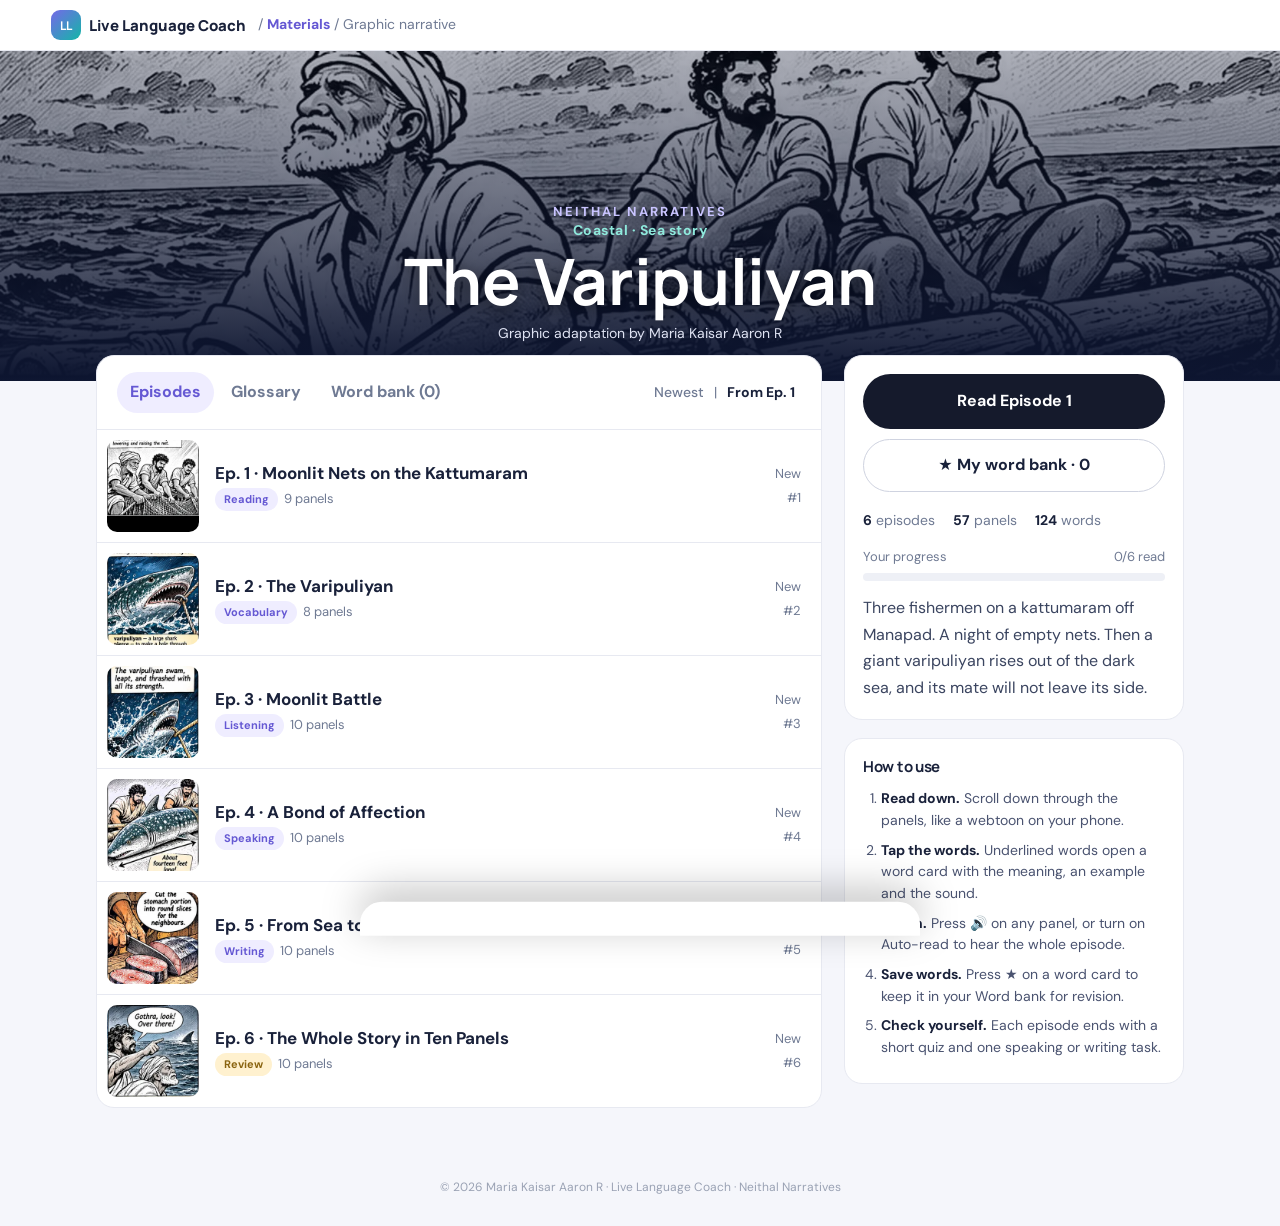
==== materials/graphic-narrative/index.html @ f51c5e7b "Add interactive graphic narrative (The Varipuliyan) to Materials Webtoon-style reader at /materials/" ====
<!doctype html>
<html lang="en">
<head>
<meta charset="utf-8">
<meta name="viewport" content="width=device-width,initial-scale=1,viewport-fit=cover">
<title>The Varipuliyan · Graphic narrative · Live Language Coach</title>
<meta name="description" content="An interactive coastal graphic narrative for English learners: read, listen, tap words and check yourself.">
<meta name="theme-color" content="#0d1530">
<link rel="preconnect" href="https://fonts.googleapis.com"><link rel="preconnect" href="https://fonts.gstatic.com" crossorigin>
<link rel="stylesheet" href="https://fonts.googleapis.com/css2?family=DM+Sans:wght@400;500;700&family=Manrope:wght@700;800&display=swap">
<style>
:root{--ink:#19213a;--muted:#6f7a93;--bg:#f5f6fb;--purple:#6558d3;--lav:#efedff;--teal:#13a99b;--line:#e7e9f1;--sea:#0d1530;--sea2:#16224a;--sand:#fff7e6;--gold:#f2b632}
*{box-sizing:border-box}html{scroll-behavior:smooth}
body{margin:0;background:var(--bg);color:var(--ink);font:16px/1.55 'DM Sans',system-ui,sans-serif;-webkit-tap-highlight-color:transparent}
button{font:inherit;cursor:pointer;border:0;border-radius:999px;padding:10px 16px;font-weight:700}
a{color:inherit}
.hidden{display:none!important}
h1,h2,h3{font-family:Manrope,sans-serif;letter-spacing:-.3px}
/* ---------- top bar (series) ---------- */
.topbar{position:sticky;top:0;z-index:20;background:#fff;border-bottom:1px solid var(--line);display:flex;align-items:center;gap:12px;padding:10px 4vw;font-size:14px}
.brand{display:flex;align-items:center;gap:8px;text-decoration:none;font:800 15px Manrope;white-space:nowrap}
.brand b{display:grid;place-items:center;width:30px;height:30px;border-radius:9px;background:linear-gradient(135deg,#7569e8,#13b6a7);color:#fff;font-size:12px}
.crumb{color:var(--muted);overflow:hidden;text-overflow:ellipsis;white-space:nowrap}.crumb a{color:var(--purple);text-decoration:none;font-weight:700}
.spacer{flex:1}
/* ---------- hero ---------- */
.hero{position:relative;min-height:330px;color:#fff;display:flex;align-items:flex-end;justify-content:center;text-align:center;overflow:hidden;background:#0d1530}
.hero::before{content:"";position:absolute;inset:0;background:url(hero.webp) center/cover;filter:saturate(.85)}
.hero::after{content:"";position:absolute;inset:0;background:linear-gradient(180deg,#0d153055 0%,#0d1530aa 55%,#0d1530 100%)}
.hero .in{position:relative;z-index:1;padding:60px 20px 36px;max-width:760px}
.genre{color:#8fe9dc;font-weight:700;font-size:14px;letter-spacing:.5px}
.hero h1{font-size:clamp(38px,7vw,64px);line-height:1.02;margin:6px 0 10px;text-shadow:0 3px 18px #0008}
.hero .kick{font:700 13px 'DM Sans';letter-spacing:2px;text-transform:uppercase;color:#c9c4ff}
.credit{font-size:14px;color:#dfe3f3}
/* ---------- series layout ---------- */
.wrap{max-width:1120px;margin:-26px auto 60px;position:relative;z-index:2;display:grid;grid-template-columns:1fr 340px;grid-template-areas:"list a" "list b" "list ." ;grid-template-rows:auto auto 1fr;gap:18px 22px;padding:0 16px}
.wrap>.list{grid-area:list;align-self:start}.wrap>.sideA{grid-area:a}.wrap>.sideB{grid-area:b}
.box{background:#fff;border:1px solid var(--line);border-radius:18px}
.listhead{display:flex;align-items:center;gap:14px;padding:16px 20px;border-bottom:1px solid var(--line);flex-wrap:wrap}
.tabs{display:flex;gap:4px}.tabs button{white-space:nowrap;background:transparent;color:var(--muted);padding:8px 13px}.tabs button.on{background:var(--lav);color:var(--purple)}
.sort{font-size:14px;color:var(--muted)}.sort button{background:none;padding:4px 6px;color:var(--muted);font-weight:500}.sort button.on{color:var(--ink);font-weight:700}
.ep{display:flex;align-items:center;gap:16px;padding:10px 20px 10px 10px;border-bottom:1px solid var(--line);text-decoration:none;transition:background .15s}
.ep:hover{background:#fafbff}.ep:last-child{border-bottom:0}
.ep img{width:92px;height:92px;border-radius:10px;object-fit:cover;flex:none;background:#dde}
.ep .t{flex:1;min-width:0}.ep .t b{display:block;font-size:17px}.ep .t small{color:var(--muted);font-size:13px}
.ep .meta{display:flex;flex-direction:column;align-items:flex-end;gap:4px;font-size:13px;color:var(--muted);text-align:right}
.tag{display:inline-block;font-size:11px;font-weight:700;padding:3px 9px;border-radius:20px;background:#e7f8f2;color:#16816e;margin-right:6px}
.tag.p{background:var(--lav);color:var(--purple)}.tag.g{background:#fff1cf;color:#8a6410}
.done{color:#16816e;font-weight:700}
.side .cta{display:grid;gap:10px;padding:18px}
.btn-dark{background:#151a2c;color:#fff;padding:15px;font-size:16px}.btn-dark:hover{background:#000}
.btn-line{background:#fff;border:1px solid #cfd3e0;color:var(--ink);padding:13px}
.btn-p{background:var(--purple);color:#fff}.btn-soft{background:var(--lav);color:var(--purple)}.btn-teal{background:var(--teal);color:#fff}
.stats{display:flex;gap:18px;padding:0 18px 4px;color:var(--muted);font-size:14px;flex-wrap:wrap}.stats b{color:var(--ink)}
.about{padding:14px 18px 18px;color:#3b4560;line-height:1.65}
.how{padding:16px 18px;border-top:1px solid var(--line)}.how h3{margin:0 0 10px;font-size:15px}
.how li{margin:0 0 8px;font-size:14px;color:#4a5370}.how li b{color:var(--ink)}
.bar{height:8px;background:#eef0f6;border-radius:20px;overflow:hidden}.bar i{display:block;height:100%;background:linear-gradient(90deg,#7568e8,#17b2a4)}
/* glossary & bank */
.gtools{display:flex;gap:8px;padding:14px 20px;flex-wrap:wrap;border-bottom:1px solid var(--line)}
.gtools input{flex:1;min-width:180px;padding:11px 14px;border:1px solid var(--line);border-radius:12px;font:inherit}
.chipbtn{background:#f1f2f7;color:#4a5370;padding:8px 13px;font-size:13px}.chipbtn.on{background:var(--ink);color:#fff}
.wrow{display:flex;gap:12px;align-items:flex-start;padding:13px 20px;border-bottom:1px solid var(--line)}
.wrow .t{flex:1}.wrow b{font-size:16px}.wrow i{color:var(--muted);font-size:13px;margin-left:6px}.wrow p{margin:3px 0 0;color:#4a5370;font-size:14px}
.ta{font-size:13px;color:#16816e;margin-left:6px}
.ico{background:#f1f2f7;color:var(--ink);width:38px;height:38px;padding:0;display:grid;place-items:center;font-size:16px;flex:none}
.ico.on{background:#fff1cf;color:#b07d00}
.empty{padding:34px 20px;text-align:center;color:var(--muted)}
/* flashcards */
.flash{padding:20px;display:grid;gap:14px;justify-items:center}
.card3d{width:min(420px,100%);height:230px;perspective:900px;cursor:pointer}
.card3d .in{position:relative;width:100%;height:100%;transition:transform .5s;transform-style:preserve-3d}
.card3d.flip .in{transform:rotateY(180deg)}
.face{position:absolute;inset:0;border-radius:18px;display:grid;place-items:center;text-align:center;padding:22px;backface-visibility:hidden;-webkit-backface-visibility:hidden}
.face.f{background:linear-gradient(135deg,#211c58,#5146ad 65%,#138c8b);color:#fff;font:800 30px Manrope}
.face.f small{display:block;font:500 13px 'DM Sans';opacity:.8;margin-top:6px}
.face.b{background:var(--sand);transform:rotateY(180deg);font-size:17px;color:#4a3a10}
/* ---------- reader ---------- */
body.reading{background:var(--sea)}
.rbar{position:fixed;top:0;left:0;right:0;z-index:30;background:#0b1229f0;backdrop-filter:blur(10px);-webkit-backdrop-filter:blur(10px);color:#fff;transition:transform .25s}
.rbar.hide{transform:translateY(-100%)}
.rbar .row{display:flex;align-items:center;gap:8px;padding:9px 12px;max-width:900px;margin:auto}
.rbar .ttl{flex:1;min-width:0;font-size:14px;line-height:1.25}.rbar .ttl b{display:block;white-space:nowrap;overflow:hidden;text-overflow:ellipsis}.rbar .ttl small{color:#9aa6c8}
.rb{background:#ffffff14;color:#fff;padding:8px 12px;font-size:13px;white-space:nowrap}.rb.on{background:var(--teal)}
.rb.back{font-size:20px;padding:4px 12px}
.prog{height:3px;background:#ffffff1a}.prog i{display:block;height:100%;width:0;background:linear-gradient(90deg,#8f84ff,#2fd3c3);transition:width .2s}
.strip{max-width:690px;margin:0 auto;padding:64px 0 120px}
.epintro{color:#dfe5ff;text-align:center;padding:34px 20px 26px}
.epintro .n{font:700 13px 'DM Sans';letter-spacing:2px;color:#8fe9dc;text-transform:uppercase}
.epintro h2{font-size:clamp(28px,5vw,40px);margin:6px 0;color:#fff}
.epintro p{margin:6px auto 0;max-width:520px;color:#aeb8d8;font-size:15px}
.tipbox{margin:16px auto 0;max-width:520px;background:#ffffff10;border:1px solid #ffffff1f;border-radius:14px;padding:12px 14px;font-size:14px;color:#c9d2f0;text-align:left}
.panel{margin:0 0 14px;scroll-margin-top:60px}
.panel .art{background:#000;display:flex;justify-content:center}
.panel img{display:block;max-width:100%;width:auto;height:auto;max-height:90vh;cursor:zoom-in}
.cap{background:#fff;margin:0 10px;border-radius:0 0 16px 16px;padding:12px 14px 13px;display:flex;gap:12px;align-items:flex-start;position:relative;top:-1px}
.cap.speaking{box-shadow:0 0 0 3px var(--teal) inset}
.cap .say{flex:none;width:38px;height:38px;padding:0;display:grid;place-items:center;background:var(--lav);color:var(--purple);font-size:16px}
.cap .say.on{background:var(--teal);color:#fff}
.cap .txt{flex:1;font-size:16px;line-height:1.65;color:#222a44}
.cap .who{font-weight:700;color:var(--purple);font-size:13px;display:block;margin-bottom:1px}
.cap .scene{font-style:italic;color:#59627d}
.cap .scene::before{content:"Scene · ";font-style:normal;font-weight:700;color:var(--muted);font-size:12px;letter-spacing:.5px;text-transform:uppercase}
.cap .reply{display:block;margin-top:5px;padding-left:10px;border-left:3px solid #d9dcf0}
.w{background:none;border:0;padding:0 1px;border-radius:4px;font:inherit;color:#0b7c71;font-weight:700;border-bottom:2px dotted #13a99b;cursor:pointer;line-height:inherit}
.w:hover,.w:focus{background:#e2f7f3;outline:none}.w.saved{color:#9a6b00;border-bottom-color:var(--gold)}
.pics{margin-top:7px;font-size:13px;color:var(--muted)}.pics .w{font-size:14px;margin:0 4px}
.wordsoff .cap{display:none}
.wordsoff .panel{margin-bottom:0}
/* end of episode */
.end{margin:26px 10px 0;display:grid;gap:16px}
.endhead{text-align:center;color:#fff;padding:10px 0}
.endhead h3{margin:4px 0;font-size:26px}.endhead p{color:#aeb8d8;margin:0}
.like{background:#ffffff14;color:#fff;margin-top:12px;padding:10px 18px}.like.on{background:#ff4d6d}
.act{background:#fff;border-radius:18px;padding:20px}
.act h3{margin:0 0 4px;font-size:20px}.act .sub{color:var(--muted);font-size:14px;margin:0 0 14px}
.q{border-top:1px solid var(--line);padding:14px 0}.q:first-of-type{border-top:0}
.q p{margin:0 0 9px;font-weight:700}
.opt{display:block;width:100%;text-align:left;background:#f6f7fb;border:1px solid var(--line);border-radius:12px;margin:7px 0;padding:11px 14px;font-weight:500;color:var(--ink)}
.opt:hover:not([disabled]){border-color:var(--purple)}
.opt.right{background:#e7f8f2;border-color:#16a085;color:#0d6b5a;font-weight:700}
.opt.wrong{background:#ffe9e4;border-color:#e07a62;color:#a33a24}
.opt[disabled]{cursor:default}
.ex{font-size:14px;background:var(--sand);color:#6b5414;border-radius:10px;padding:9px 12px;margin-top:6px}
.score{display:flex;align-items:center;gap:12px;background:var(--lav);border-radius:14px;padding:14px;margin-top:8px;flex-wrap:wrap}
.score b{font:800 26px Manrope;color:var(--purple)}
textarea{width:100%;min-height:150px;border:1px solid var(--line);border-radius:12px;padding:12px;font:inherit;line-height:1.6;resize:vertical}
.wc{display:flex;justify-content:space-between;gap:10px;font-size:13px;color:var(--muted);margin:8px 0;flex-wrap:wrap}
.used{display:flex;flex-wrap:wrap;gap:6px;margin-top:6px}.used span{font-size:12px;padding:3px 9px;border-radius:20px;background:#eef0f6;color:#6f7a93}.used span.y{background:#e7f8f2;color:#16816e;font-weight:700}
.rowbtns{display:flex;gap:8px;flex-wrap:wrap;align-items:center}
.line{background:var(--sand);border-radius:12px;padding:12px 14px;font-weight:700;margin-bottom:12px;color:#4a3a10}
audio{width:100%;margin-top:10px}
.ord{display:grid;gap:8px}.ord button{text-align:left;border-radius:12px;background:#f6f7fb;border:1px solid var(--line);font-weight:500;color:var(--ink);padding:11px 14px}
.ord button.picked{background:var(--lav);border-color:var(--purple);color:var(--purple)}
.ord button .n{display:inline-grid;place-items:center;width:24px;height:24px;border-radius:50%;background:var(--purple);color:#fff;font-size:12px;margin-right:8px}
.nextcard{display:flex;gap:14px;align-items:center;background:linear-gradient(115deg,#211c58,#5146ad 65%,#138c8b);color:#fff;border-radius:18px;padding:14px;text-decoration:none}
.nextcard img{width:76px;height:76px;border-radius:12px;object-fit:cover}.nextcard small{color:#c9c4ff}.nextcard b{display:block;font-size:18px}
.botnav{position:fixed;bottom:0;left:0;right:0;z-index:30;background:#0b1229f0;backdrop-filter:blur(10px);-webkit-backdrop-filter:blur(10px);transition:transform .25s;padding-bottom:env(safe-area-inset-bottom)}
.botnav.hide{transform:translateY(100%)}
.botnav .row{display:flex;justify-content:space-between;align-items:center;max-width:690px;margin:auto;padding:8px 10px;color:#fff;gap:8px}
.botnav .rb{min-width:44px}
/* word sheet */
.scrim{position:fixed;inset:0;background:#0b1229a0;z-index:50;opacity:0;pointer-events:none;transition:opacity .2s}
.scrim.on{opacity:1;pointer-events:auto}
.sheet{position:fixed;left:0;right:0;bottom:0;z-index:51;background:#fff;border-radius:22px 22px 0 0;max-width:560px;margin:auto;padding:12px 22px calc(22px + env(safe-area-inset-bottom));transform:translateY(105%);transition:transform .28s cubic-bezier(.2,.9,.3,1);box-shadow:0 -10px 40px #0004}
.sheet.on{transform:none}
.grab{width:42px;height:5px;border-radius:5px;background:#d9dce6;margin:0 auto 12px}
.sheet h3{font-size:30px;margin:0;display:flex;align-items:center;gap:10px;flex-wrap:wrap}
.pos{font:500 14px 'DM Sans';color:var(--muted);font-style:italic}
.sheet .tamil{color:#16816e;font-weight:700;margin-top:2px}
.sheet .mean{font-size:18px;margin:12px 0 8px;line-height:1.5}
.sheet .exs{background:var(--sand);border-radius:12px;padding:11px 14px;color:#5a4712;font-size:15px}
.sheet .exs b{color:#3d2f05}
.sheet .seen{font-size:13px;color:var(--muted);margin:10px 0 14px}
.badge-c{font:700 11px 'DM Sans';padding:3px 9px;border-radius:20px;background:#e2f7f3;color:#0b7c71;letter-spacing:.3px}
/* zoom */
.zoom{position:fixed;inset:0;z-index:60;background:#000e;display:none;overflow:auto;cursor:zoom-out}
.zoom.on{display:block}.zoom img{display:block;width:min(1400px,180vw);max-width:none;margin:auto}
.toast{position:fixed;left:50%;bottom:84px;transform:translateX(-50%);background:#202743;color:#fff;padding:10px 16px;border-radius:12px;font-size:14px;z-index:70;opacity:0;transition:opacity .2s;pointer-events:none}
.toast.on{opacity:1}
footer{text-align:center;color:#9aa2b4;font-size:12px;padding:10px 16px 30px}
body.reading footer{display:none}
@media(max-width:900px){.wrap{grid-template-columns:1fr;grid-template-areas:"a" "list" "b";grid-template-rows:auto}}
@media(max-width:560px){
 .hero{min-height:280px}.ep{gap:12px;padding-right:12px}.ep img{width:72px;height:72px}.ep .t b{font-size:15px}
 .ep .meta .num{display:none}.listhead{padding:12px 14px}.wrow,.gtools{padding-left:14px;padding-right:14px}
 .rbar .lbl{display:none}.tabs button{padding:8px 10px;font-size:14px}.cap{margin:0 6px}.end{margin:22px 6px 0}.act{padding:16px}
}
@media (prefers-reduced-motion:reduce){*{transition:none!important;scroll-behavior:auto!important}}
</style>
</head>
<body>
<div id="app"></div>
<div class="scrim" id="scrim"></div>
<div class="sheet" id="sheet" role="dialog" aria-modal="true" aria-labelledby="sw"></div>
<div class="zoom" id="zoom"><img alt=""></div>
<div class="toast" id="toast"></div>
<footer>© 2026 Maria Kaisar Aaron R · Live Language Coach · Neithal Narratives</footer>
<script src="data.js"></script>
<script>
(()=>{
"use strict";
const S=window.SERIES,W=window.WORDS,EPS=window.EPISODES,DIM=window.PANEL_DIMS||{};
const $=(s,r=document)=>r.querySelector(s),$$=(s,r=document)=>[...r.querySelectorAll(s)];
const esc=s=>String(s).replace(/[&<>"']/g,c=>({"&":"&amp;","<":"&lt;",">":"&gt;",'"':"&quot;","'":"&#39;"}[c]));
const app=$("#app");
/* ---------- storage (per browser) ---------- */
const KEY="gn_varipuliyan_v1";
const st=(()=>{let d={};try{d=JSON.parse(localStorage.getItem(KEY))||{}}catch(e){}return Object.assign({read:{},score:{},bank:[],likes:{},last:null,writing:{},prefs:{words:true,rate:.9}},d)})();
const save=()=>{try{localStorage.setItem(KEY,JSON.stringify(st))}catch(e){}};
const toast=m=>{const t=$("#toast");t.textContent=m;t.classList.add("on");clearTimeout(t._h);t._h=setTimeout(()=>t.classList.remove("on"),1800)};
/* ---------- where each word appears ---------- */
const SEEN={};EPS.forEach(e=>e.panels.forEach(p=>p.k.forEach(k=>{(SEEN[k]=SEEN[k]||new Set).add(e.id)})));
const totalPanels=EPS.reduce((n,e)=>n+e.panels.length,0);
const img=(e,i)=>`panels/ep${e}-${String(i+1).padStart(2,"0")}.webp`;
/* ---------- speech ---------- */
const synth=window.speechSynthesis;let voice=null;
function pickVoice(){if(!synth)return;const v=synth.getVoices();voice=v.find(x=>/en[-_]IN/i.test(x.lang))||v.find(x=>/en[-_]GB/i.test(x.lang))||v.find(x=>/^en/i.test(x.lang))||null}
if(synth){pickVoice();synth.onvoiceschanged=pickVoice}
function speak(text,onend){if(!synth){toast("Read-aloud is not supported in this browser.");onend&&onend(false);return}
 synth.cancel();const u=new SpeechSynthesisUtterance(text.replace(/[“”"]/g,""));if(voice){u.voice=voice;u.lang=voice.lang}else u.lang="en-IN";
 u.rate=st.prefs.rate||.9;u.onend=()=>onend&&onend(true);u.onerror=()=>onend&&onend(false);synth.speak(u)}
function stopSpeak(){if(synth)synth.cancel();auto=false;$$(".say.on,.cap.speaking").forEach(x=>x.classList.remove("on","speaking"));const b=$("#autoBtn");if(b){b.classList.remove("on");b.innerHTML='▶ <span class="lbl">Auto-read</span>'}}
/* ---------- word highlighting ---------- */
function markup(text,keys){
 const hits=[];
 keys.forEach(k=>{const d=W[k];if(!d)return;const forms=[d.w,...(d.f||[])].sort((a,b)=>b.length-a.length);
  for(const f of forms){const re=new RegExp("(^|[^A-Za-z])("+f.replace(/[.*+?^${}()|[\]\\]/g,"\\$&").replace(/ /g,"\\s+")+")(?![A-Za-z])","i");const m=re.exec(text);
   if(m){const s=m.index+m[1].length,e=s+m[2].length;if(!hits.some(h=>s<h.e&&e>h.s)){hits.push({s,e,k});return}}}
  hits.push({k,miss:true})});
 const inText=hits.filter(h=>!h.miss).sort((a,b)=>a.s-b.s);let out="",i=0;
 inText.forEach(h=>{out+=esc(text.slice(i,h.s))+wbtn(h.k,text.slice(h.s,h.e));i=h.e});out+=esc(text.slice(i));
 return {html:out,pics:hits.filter(h=>h.miss).map(h=>h.k)}}
const wbtn=(k,label)=>`<button class="w${st.bank.includes(k)?" saved":""}" data-w="${k}">${esc(label)}</button>`;
/* ---------- word sheet ---------- */
let sheetKey=null;
function openWord(k){const d=W[k];if(!d)return;sheetKey=k;const saved=st.bank.includes(k);
 const seen=[...(SEEN[k]||[])].map(n=>"Ep. "+n).join(", ");
 const ex=esc(d.ex).replace(new RegExp("("+[d.w,...(d.f||[])].map(x=>x.replace(/[.*+?^${}()|[\]\\]/g,"\\$&")).join("|")+")","i"),"<b>$1</b>");
 $("#sheet").innerHTML=`<div class="grab"></div>
 <h3 id="sw">${esc(d.w)} <span class="pos">${esc(d.pos)}</span>${d.coastal?'<span class="badge-c">COASTAL WORD</span>':""}</h3>
 ${d.ta?`<div class="tamil">${esc(d.ta)}</div>`:""}
 <div class="mean">${esc(d.m)}</div>
 <div class="exs">“${ex}”</div>
 <div class="seen">${seen?`Appears in ${seen}`:""}</div>
 <div class="rowbtns"><button class="btn-p" data-act="sayword">🔊 Listen</button><button class="btn-soft" data-act="sayex">🔊 Example</button><button class="${saved?"btn-line":"btn-teal"}" data-act="bank">${saved?"★ Saved":"☆ Save word"}</button><span class="spacer"></span><button class="btn-line" data-act="closesheet">Close</button></div>`;
 $("#scrim").classList.add("on");$("#sheet").classList.add("on");speak(d.w)}
function closeSheet(){$("#scrim").classList.remove("on");$("#sheet").classList.remove("on");sheetKey=null}
function toggleBank(k){const i=st.bank.indexOf(k);if(i>=0)st.bank.splice(i,1);else st.bank.push(k);save();
 const on=st.bank.includes(k);$$(`.w[data-w="${k}"]`).forEach(b=>b.classList.toggle("saved",on));toast(on?"Saved to your Word bank":"Removed from Word bank");return on}
/* ---------- router ---------- */
let route={},auto=false,io=null,lastY=0;
function go(h){location.hash=h}
window.addEventListener("hashchange",render);
function render(){stopSpeak();closeSheet();if(io){io.disconnect();io=null}
 const h=location.hash.replace(/^#\/?/,"").split("/");
 if(h[0]==="ep"&&EPS.find(e=>e.id==h[1])){route={v:"ep",id:+h[1],p:h[2]};reader()}
 else{route={v:"home",tab:["glossary","bank"].includes(h[0])?h[0]:"episodes"};home()}}
/* ---------- HOME (series page) ---------- */
let sortNew=false,gq="",gf="all",flash=null;
function epRow(e){const r=st.read[e.id],sc=st.score[e.id];
 return `<a class="ep" href="#/ep/${e.id}"><img src="thumbs/ep${e.id}.webp" alt="" loading="lazy" width="92" height="92">
 <div class="t"><b>Ep. ${e.id} · ${esc(e.title)}</b><small><span class="tag ${e.skill==="Review"?"g":"p"}">${esc(e.skill)}</span>${e.panels.length} panels</small></div>
 <div class="meta">${r?'<span class="done">✓ Read</span>':'<span>New</span>'}${sc!=null?`<span>Quiz ${sc}/${e.quiz.length}</span>`:""}<span class="num">#${e.id}</span></div></a>`}
function home(){document.body.classList.remove("reading");
 const readN=Object.keys(st.read).length,pct=Math.round(readN/EPS.length*100);
 const cont=st.last&&EPS.find(e=>e.id===st.last.ep);
 const list=sortNew?[...EPS].reverse():EPS;
 let body="";
 if(route.tab==="episodes")body=`${list.map(epRow).join("")}`;
 if(route.tab==="glossary")body=glossary();
 if(route.tab==="bank")body=bank();
 app.innerHTML=`<div class="topbar"><a class="brand" href="/"><b>LL</b><span>Live Language Coach</span></a><span class="crumb">/ <a href="/">Materials</a> / Graphic narrative</span></div>
 <header class="hero"><div class="in"><div class="kick">${esc(S.kicker)}</div><div class="genre">${esc(S.genre)}</div><h1>${esc(S.title)}</h1><div class="credit">${esc(S.credit)}${S.sourceCredit?" · "+esc(S.sourceCredit):""}</div></div></header>
 <div class="wrap">
  <section class="box list">
   <div class="listhead"><div class="tabs" role="tablist">
    <button class="${route.tab==="episodes"?"on":""}" data-go="#/">Episodes</button>
    <button class="${route.tab==="glossary"?"on":""}" data-go="#/glossary">Glossary</button>
    <button class="${route.tab==="bank"?"on":""}" data-go="#/bank">Word bank (${st.bank.length})</button></div>
    <span class="spacer"></span>
    ${route.tab==="episodes"?`<span class="sort"><button class="${sortNew?"on":""}" data-act="sortnew">Newest</button> | <button class="${!sortNew?"on":""}" data-act="sortold">From Ep. 1</button></span>`:""}
   </div>${body}
  </section>
  <aside class="box side sideA">
   <div class="cta">
    ${cont?`<button class="btn-dark" data-go="#/ep/${cont.id}/${st.last.p||0}">Continue Ep. ${cont.id}</button><button class="btn-line" data-go="#/ep/1">Read Episode 1</button>`:`<button class="btn-dark" data-go="#/ep/1">Read Episode 1</button>`}
    <button class="btn-line" data-go="#/bank">★ My word bank · ${st.bank.length}</button>
   </div>
   <div class="stats"><span><b>${EPS.length}</b> episodes</span><span><b>${totalPanels}</b> panels</span><span><b>${Object.keys(W).length}</b> words</span></div>
   <div style="padding:12px 18px 0"><div class="wc" style="margin:0 0 6px"><span>Your progress</span><span>${readN}/${EPS.length} read</span></div><div class="bar"><i style="width:${pct}%"></i></div></div>
   <div class="about">${esc(S.blurb)}</div></aside>
  <aside class="box sideB"><div class="how" style="border:0"><h3>How to use</h3><ol style="padding-left:18px;margin:0">${S.howTo.map(([a,b])=>`<li><b>${esc(a)}.</b> ${esc(b)}</li>`).join("")}</ol></div></aside>
 </div>`;
 window.scrollTo(0,0)}
function glossary(){const q=gq.trim().toLowerCase();
 const keys=Object.keys(W).filter(k=>{const d=W[k];if(gf==="coastal"&&!d.coastal)return false;if(gf==="saved"&&!st.bank.includes(k))return false;
  return !q||d.w.toLowerCase().includes(q)||d.m.toLowerCase().includes(q)}).sort((a,b)=>W[a].w.localeCompare(W[b].w));
 return `<div class="gtools"><input id="gq" type="search" placeholder="Search a word or meaning…" value="${esc(gq)}" aria-label="Search glossary">
  <button class="chipbtn ${gf==="all"?"on":""}" data-gf="all">All</button><button class="chipbtn ${gf==="coastal"?"on":""}" data-gf="coastal">Coastal words</button><button class="chipbtn ${gf==="saved"?"on":""}" data-gf="saved">Saved</button></div>
  <div id="glist">${keys.map(wrow).join("")||'<div class="empty">No words found.</div>'}</div>`}
const wrow=k=>{const d=W[k];return `<div class="wrow"><div class="t"><b>${esc(d.w)}</b><i>${esc(d.pos)}</i>${d.ta?`<span class="ta">${esc(d.ta)}</span>`:""}<p>${esc(d.m)}</p></div>
 <button class="ico" data-say="${esc(d.w)}" aria-label="Listen">🔊</button><button class="ico ${st.bank.includes(k)?"on":""}" data-star="${k}" aria-label="Save">${st.bank.includes(k)?"★":"☆"}</button></div>`};
function bank(){if(!st.bank.length)return `<div class="empty">Your word bank is empty.<br>While reading, tap an underlined word and press <b>☆ Save word</b>.</div>`;
 if(flash){const k=flash.list[flash.i],d=W[k];
  return `<div class="flash"><div class="card3d ${flash.flip?"flip":""}" data-act="flip"><div class="in"><div class="face f"><div>${esc(d.w)}<small>${esc(d.pos)} · tap to turn</small></div></div><div class="face b"><div>${esc(d.m)}${d.ta?`<br><b>${esc(d.ta)}</b>`:""}<br><br><i>“${esc(d.ex)}”</i></div></div></div></div>
  <div class="rowbtns"><button class="btn-line" data-act="fprev">‹ Back</button><button class="btn-soft" data-say="${esc(d.w)}">🔊</button><span>${flash.i+1} / ${flash.list.length}</span><button class="btn-p" data-act="fnext">Next ›</button></div>
  <button class="btn-line" data-act="fstop">Close flashcards</button></div>`}
 return `<div class="gtools"><button class="btn-p" data-act="fstart">▶ Practise with flashcards</button><button class="btn-soft" data-act="fshuffle">🔀 Shuffled</button></div>${st.bank.map(wrow).join("")}`}
/* ---------- READER ---------- */
function reader(){document.body.classList.add("reading");
 const e=EPS.find(x=>x.id===route.id),next=EPS.find(x=>x.id===e.id+1),prev=EPS.find(x=>x.id===e.id-1);
 const panels=e.panels.map((p,i)=>{const d=DIM[`ep${e.id}-${String(i+1).padStart(2,"0")}`]||[600,900];
  const m=markup(p.t,p.k),r=p.s2?markup(p.s2,m.pics):null;if(r)m.pics=r.pics;
  const alt=(p.s?p.s+": ":"")+p.t+(p.s2?" "+p.s2:"");
  return `<section class="panel" id="p${i}" data-i="${i}"><div class="art"><img src="${img(e.id,i)}" width="${d[0]}" height="${d[1]}" alt="Panel ${i+1}. ${esc(alt)}" loading="${i<2?"eager":"lazy"}" decoding="async"></div>
  <div class="cap"><button class="say" data-say-panel="${i}" aria-label="Read panel ${i+1} aloud">🔊</button><div class="txt">${p.s?`<span class="who">${esc(p.s)}</span>`:""}<span class="${p.scene?"scene":""}">${m.html}</span>${r?`<span class="reply">${r.html}</span>`:""}
  ${m.pics.length?`<div class="pics">${p.scene?"Words":"In the picture"}: ${m.pics.map(k=>wbtn(k,W[k].w)).join(" · ")}</div>`:""}</div></div></section>`}).join("");
 const liked=!!st.likes[e.id];
 app.innerHTML=`<div class="rbar" id="rbar"><div class="row"><button class="rb back" data-go="#/" aria-label="Back to all episodes">‹</button>
  <div class="ttl"><b>Ep. ${e.id} · ${esc(e.title)}</b><small>${esc(S.title)} · ${esc(e.skill)}</small></div>
  <button class="rb ${st.prefs.words?"on":""}" id="wordsBtn" data-act="words" aria-pressed="${st.prefs.words}">Aa <span class="lbl">Words</span></button>
  <button class="rb" id="autoBtn" data-act="auto">▶ <span class="lbl">Auto-read</span></button>
  <button class="rb" data-act="rate" id="rateBtn" title="Reading speed">${st.prefs.rate>=1?"1×":st.prefs.rate<=.75?"0.75×":"0.9×"}</button></div>
  <div class="prog"><i id="prog"></i></div></div>
 <main class="strip ${st.prefs.words?"":"wordsoff"}" id="strip">
  <div class="epintro"><div class="n">Episode ${e.id} · ${esc(e.skill)}</div><h2>${esc(e.title)}</h2><p>${esc(e.focus)}</p>
   ${e.id===1?`<div class="tipbox">👆 Tap any <b style="color:#5fe0d1;border-bottom:2px dotted #5fe0d1">underlined word</b> to see its meaning and hear it. Press 🔊 to listen to a panel, or <b>▶ Auto-read</b> to hear the whole episode.</div>`:""}</div>
  ${panels}
  <div class="end" id="end">
   <div class="endhead"><small style="color:#8fe9dc;letter-spacing:2px;font-weight:700">END OF EPISODE ${e.id}</small><h3>Check your understanding</h3><p>${e.panels.length} panels · ${new Set(e.panels.flatMap(p=>p.k)).size} words</p>
    <button class="like ${liked?"on":""}" data-act="like">${liked?"♥ Liked":"♡ Like this episode"}</button></div>
   ${quizHTML(e)}
   ${e.order?orderHTML(e):""}
   ${taskHTML(e)}
   ${next?`<a class="nextcard" href="#/ep/${next.id}"><img src="thumbs/ep${next.id}.webp" alt=""><div><small>Next episode</small><b>Ep. ${next.id} · ${esc(next.title)}</b><small>${esc(next.skill)}</small></div></a>`
         :`<a class="nextcard" href="#/bank"><div style="padding:6px"><small>You finished the series!</small><b>Revise your Word bank (${st.bank.length}) ›</b></div></a>`}
  </div>
 </main>
 <nav class="botnav" id="botnav"><div class="row">
  ${prev?`<button class="rb" data-go="#/ep/${prev.id}">‹ Ep. ${prev.id}</button>`:`<span class="rb" style="opacity:.3">‹</span>`}
  <button class="rb" data-go="#/">☰ Episodes</button><button class="rb" data-act="toend">✎ Quiz</button>
  ${next?`<button class="rb" data-go="#/ep/${next.id}">Ep. ${next.id} ›</button>`:`<span class="rb" style="opacity:.3">›</span>`}
 </div></nav>`;
 // track position + completion
 io=new IntersectionObserver(es=>es.forEach(x=>{if(!x.isIntersecting)return;const el=x.target;
  if(el.id==="end"){if(!st.read[e.id]){st.read[e.id]=true;save()}}
  else{st.last={ep:e.id,p:+el.dataset.i};save()}}),{threshold:.35});
 $$(".panel,#end").forEach(el=>io.observe(el));
 const start=route.p!=null?+route.p:0;
 requestAnimationFrame(()=>{if(start>0){const el=$("#p"+start);el&&el.scrollIntoView()}else window.scrollTo(0,0)});
 lastY=window.scrollY}
/* quiz */
function quizHTML(e){return `<div class="act" id="quiz"><h3>Quick quiz</h3><p class="sub">Choose one answer. You will see why straight away.</p>
 ${e.quiz.map((q,i)=>`<div class="q" data-q="${i}"><p>${i+1}. ${esc(q.q)}</p>${q.o.map((o,j)=>`<button class="opt" data-opt="${j}">${esc(o)}</button>`).join("")}<div class="exwrap"></div></div>`).join("")}
 <div class="score hidden" id="score"></div></div>`}
function answer(btn){const qd=btn.closest(".q"),e=EPS.find(x=>x.id===route.id),q=e.quiz[+qd.dataset.q],j=+btn.dataset.opt;
 if(qd.dataset.done)return;qd.dataset.done=j===q.a?"1":"0";
 $$(".opt",qd).forEach((b,k)=>{b.disabled=true;if(k===q.a)b.classList.add("right");else if(k===j)b.classList.add("wrong")});
 $(".exwrap",qd).innerHTML=`<div class="ex">${j===q.a?"✅ Correct. ":"❌ Not quite. "}${esc(q.e)}</div>`;
 const all=$$("#quiz .q");if(all.every(x=>x.dataset.done)){const n=all.filter(x=>x.dataset.done==="1").length;
  const best=Math.max(n,st.score[e.id]??0);st.score[e.id]=best;save();
  $("#score").classList.remove("hidden");$("#score").innerHTML=`<b>${n}/${e.quiz.length}</b><span style="flex:1">${n===e.quiz.length?"Excellent! Every answer right.":n>=3?"Good work. Re-read the panels you missed.":"Read the episode again and try once more."}${best>n?` Your best: ${best}/${e.quiz.length}.`:""}</span><button class="btn-soft" data-act="retry">↺ Try again</button>`}}
/* order activity */
let orderPick=[];
function orderHTML(e){return `<div class="act" id="order"><h3>Put the story in order</h3><p class="sub">Tap the events in the order they happen.</p><div class="ord" id="ordlist">${shuffle(e.order.map((t,i)=>i)).map(i=>`<button data-ord="${i}">${esc(e.order[i])}</button>`).join("")}</div>
 <div class="rowbtns" style="margin-top:12px"><button class="btn-line" data-act="ordreset">↺ Start again</button><span id="ordmsg" style="font-weight:700"></span></div></div>`}
function shuffle(a){a=[...a];for(let i=a.length-1;i>0;i--){const j=Math.floor(Math.random()*(i+1));[a[i],a[j]]=[a[j],a[i]]}return a}
function pickOrder(b){if(b.classList.contains("picked"))return;orderPick.push(+b.dataset.ord);b.classList.add("picked");b.insertAdjacentHTML("afterbegin",`<span class="n">${orderPick.length}</span>`);
 const e=EPS.find(x=>x.id===route.id);if(orderPick.length===e.order.length){const ok=orderPick.filter((v,i)=>v===i).length;
  $("#ordmsg").textContent=ok===e.order.length?"✅ Perfect order!":`${ok}/${e.order.length} in the right place. Try again.`;
  $$("#ordlist button").forEach(x=>{const i=+x.dataset.ord,pos=orderPick.indexOf(i);x.style.borderColor=pos===i?"#16a085":"#e07a62"})}}
/* tasks */
function taskHTML(e){const t=e.task;if(!t)return"";
 if(t.type==="write"){const v=st.writing[e.id]||"";return `<div class="act" id="task"><span class="tag p">${esc(e.skill)} task</span><h3 style="margin-top:8px">✍️ ${esc(t.title)}</h3><p class="sub">${esc(t.prompt)}</p>
  <textarea id="wtext" placeholder="Write here… (saved on this device)">${esc(v)}</textarea>
  <div class="wc"><span id="wcount">0 words</span><span>Episode words you used:</span></div><div class="used" id="wused"></div>
  <div class="rowbtns" style="margin-top:12px"><button class="btn-p" data-act="copyw">⧉ Copy my writing</button><button class="btn-soft" data-act="readw">🔊 Listen to my writing</button></div></div>`}
 return `<div class="act" id="task"><span class="tag p">${esc(e.skill)} task</span><h3 style="margin-top:8px">🎙️ ${esc(t.title)}</h3><p class="sub">${esc(t.prompt)}</p>
  <div class="line">“${esc(t.line)}”</div>
  <div class="rowbtns"><button class="btn-soft" data-act="sayline">🔊 Listen first</button><button class="btn-p" data-act="rec" id="recBtn">● Record myself</button><span id="recmsg" class="sub" style="margin:0"></span></div><div id="recout"></div>
  <p class="sub" style="margin:12px 0 0;font-size:13px">Your recording stays on your phone. It is not uploaded.</p></div>`}
function updateWriting(){const ta=$("#wtext");if(!ta)return;const e=EPS.find(x=>x.id===route.id);const v=ta.value;st.writing[e.id]=v;save();
 const n=(v.trim().match(/\S+/g)||[]).length;$("#wcount").textContent=n+(n===1?" word":" words");
 const keys=[...new Set(e.panels.flatMap(p=>p.k))];
 $("#wused").innerHTML=keys.map(k=>{const d=W[k];const forms=[d.w,...(d.f||[])];const y=forms.some(f=>new RegExp("\\b"+f.replace(/[.*+?^${}()|[\]\\]/g,"\\$&").replace(/e$/,"e?")+"(s|es|d|ed|ing)?\\b","i").test(v));return `<span class="${y?"y":""}">${y?"✓ ":""}${esc(d.w)}</span>`}).join("")}
let rec=null,chunks=[];
async function toggleRec(){const b=$("#recBtn");
 if(rec&&rec.state==="recording"){rec.stop();return}
 if(!navigator.mediaDevices||!window.MediaRecorder){$("#recmsg").textContent="Recording is not supported in this browser. Practise aloud instead.";return}
 try{const s=await navigator.mediaDevices.getUserMedia({audio:true});chunks=[];rec=new MediaRecorder(s);
  rec.ondataavailable=ev=>chunks.push(ev.data);
  rec.onstop=()=>{s.getTracks().forEach(t=>t.stop());const url=URL.createObjectURL(new Blob(chunks,{type:rec.mimeType||"audio/webm"}));
   $("#recout").innerHTML=`<audio controls src="${url}"></audio><p class="sub" style="margin:6px 0 0">Listen to yourself, then press 🔊 to compare with the model. Record again if you like.</p>`;
   b.textContent="● Record again";b.classList.remove("btn-teal");$("#recmsg").textContent=""};
  rec.start();b.textContent="■ Stop";b.classList.add("btn-teal");$("#recmsg").textContent="Recording…"}
 catch(err){$("#recmsg").textContent="Please allow the microphone to record."}}
/* auto-read */
function readPanel(i,chain){const e=EPS.find(x=>x.id===route.id);const p=e.panels[i];if(!p){stopSpeak();return}
 $$(".say.on,.cap.speaking").forEach(x=>x.classList.remove("on","speaking"));
 const sec=$("#p"+i);const cap=$(".cap",sec),btn=$(".say",sec);cap.classList.add("speaking");btn.classList.add("on");
 if(chain)sec.scrollIntoView({behavior:"smooth",block:"start"});
 speak((p.s?p.s+" says: ":"")+p.t+(p.s2?" … "+p.s2:""),ok=>{cap.classList.remove("speaking");btn.classList.remove("on");
  if(chain&&auto&&ok)setTimeout(()=>auto&&readPanel(i+1,true),500);else if(!ok&&auto){stopSpeak();toast("Read-aloud could not start. Check the phone volume or try Chrome.")}})}
function startAuto(){const b=$("#autoBtn");if(auto){stopSpeak();return}
 if(!st.prefs.words){toggleWords()}auto=true;b.classList.add("on");b.innerHTML='■ <span class="lbl">Stop</span>';
 const cur=st.last&&st.last.ep===route.id?st.last.p:0;readPanel(cur||0,true)}
function toggleWords(){st.prefs.words=!st.prefs.words;save();$("#strip").classList.toggle("wordsoff",!st.prefs.words);const b=$("#wordsBtn");b.classList.toggle("on",st.prefs.words);b.setAttribute("aria-pressed",st.prefs.words);toast(st.prefs.words?"Words and read-aloud shown":"Pictures only: tap Aa to bring words back")}
/* ---------- events ---------- */
document.addEventListener("click",ev=>{const t=ev.target.closest("button,[data-go],.card3d,.panel img,.zoom");if(!t)return;
 if(t.classList.contains("zoom")){t.classList.remove("on");return}
 if(t.matches(".panel img")){const z=$("#zoom");$("img",z).src=t.src;z.classList.add("on");return}
 if(t.dataset.go){ev.preventDefault();go(t.dataset.go);return}
 if(t.dataset.w){openWord(t.dataset.w);return}
 if(t.dataset.sayPanel!=null){const i=+t.dataset.sayPanel;if(t.classList.contains("on")){stopSpeak();return}auto=false;readPanel(i,false);return}
 if(t.dataset.say){speak(t.dataset.say);return}
 if(t.dataset.star){toggleBank(t.dataset.star);home();return}
 if(t.dataset.gf){gf=t.dataset.gf;home();return}
 if(t.dataset.opt!=null){answer(t);return}
 if(t.dataset.ord!=null){pickOrder(t);return}
 const a=t.dataset.act;if(!a)return;const e=EPS.find(x=>x.id===route.id);
 ({sayword:()=>speak(W[sheetKey].w),sayex:()=>speak(W[sheetKey].ex),closesheet:closeSheet,
  bank:()=>{const k=sheetKey;toggleBank(k);openWord(k);synth&&synth.cancel()},
  sortnew:()=>{sortNew=true;home()},sortold:()=>{sortNew=false;home()},
  words:toggleWords,auto:startAuto,
  rate:()=>{const r=st.prefs.rate;st.prefs.rate=r>=1?.75:r<=.75?.9:1;save();t.textContent=st.prefs.rate>=1?"1×":st.prefs.rate<=.75?"0.75×":"0.9×";toast("Reading speed "+t.textContent)},
  like:()=>{st.likes[e.id]=!st.likes[e.id];save();t.classList.toggle("on",st.likes[e.id]);t.textContent=st.likes[e.id]?"♥ Liked":"♡ Like this episode"},
  toend:()=>$("#end").scrollIntoView({behavior:"smooth"}),
  retry:()=>{$("#quiz").outerHTML=quizHTML(e)},
  ordreset:()=>{orderPick=[];$("#order").outerHTML=orderHTML(e)},
  copyw:()=>{const v=$("#wtext").value;if(navigator.clipboard)navigator.clipboard.writeText(v).then(()=>toast("Copied. Paste it where your teacher asks."));else{$("#wtext").select();document.execCommand("copy");toast("Copied")}},
  readw:()=>{const v=$("#wtext").value.trim();v?speak(v):toast("Write something first.")},
  sayline:()=>speak(e.task.line),rec:toggleRec,
  fstart:()=>{flash={list:[...st.bank],i:0,flip:false};home()},fshuffle:()=>{flash={list:shuffle(st.bank),i:0,flip:false};home()},
  flip:()=>{flash.flip=!flash.flip;$(".card3d").classList.toggle("flip",flash.flip)},
  fnext:()=>{flash.i=(flash.i+1)%flash.list.length;flash.flip=false;home()},fprev:()=>{flash.i=(flash.i-1+flash.list.length)%flash.list.length;flash.flip=false;home()},
  fstop:()=>{flash=null;home()}}[a]||(()=>{}))()});
$("#scrim").addEventListener("click",closeSheet);
document.addEventListener("keydown",ev=>{if(ev.key==="Escape"){closeSheet();$("#zoom").classList.remove("on")}});
document.addEventListener("input",ev=>{if(ev.target.id==="gq"){gq=ev.target.value;const keys=Object.keys(W).filter(k=>{const d=W[k];if(gf==="coastal"&&!d.coastal)return false;if(gf==="saved"&&!st.bank.includes(k))return false;const q=gq.trim().toLowerCase();return !q||d.w.toLowerCase().includes(q)||d.m.toLowerCase().includes(q)}).sort((a,b)=>W[a].w.localeCompare(W[b].w));$("#glist").innerHTML=keys.map(wrow).join("")||'<div class="empty">No words found.</div>'}
 if(ev.target.id==="wtext")updateWriting()});
/* hide bars while scrolling down (webtoon style), show on scroll up */
let ticking=false;window.addEventListener("scroll",()=>{if(ticking||route.v!=="ep")return;ticking=true;requestAnimationFrame(()=>{
 const y=window.scrollY,h=document.documentElement.scrollHeight-innerHeight;const p=$("#prog");if(p)p.style.width=Math.min(100,y/h*100)+"%";
 const down=y>lastY+6,up=y<lastY-6;if(down&&y>120){$("#rbar")?.classList.add("hide");$("#botnav")?.classList.add("hide")}if(up||y>h-40){$("#rbar")?.classList.remove("hide");$("#botnav")?.classList.remove("hide")}
 if(Math.abs(y-lastY)>6)lastY=y;ticking=false})},{passive:true});
window.addEventListener("pagehide",stopSpeak);
render();
/* fill writing-task word list once the reader is drawn */
new MutationObserver(()=>{if($("#wtext")&&!$("#wused").childElementCount)updateWriting()}).observe(app,{childList:true});
})();
</script>
</body>
</html>
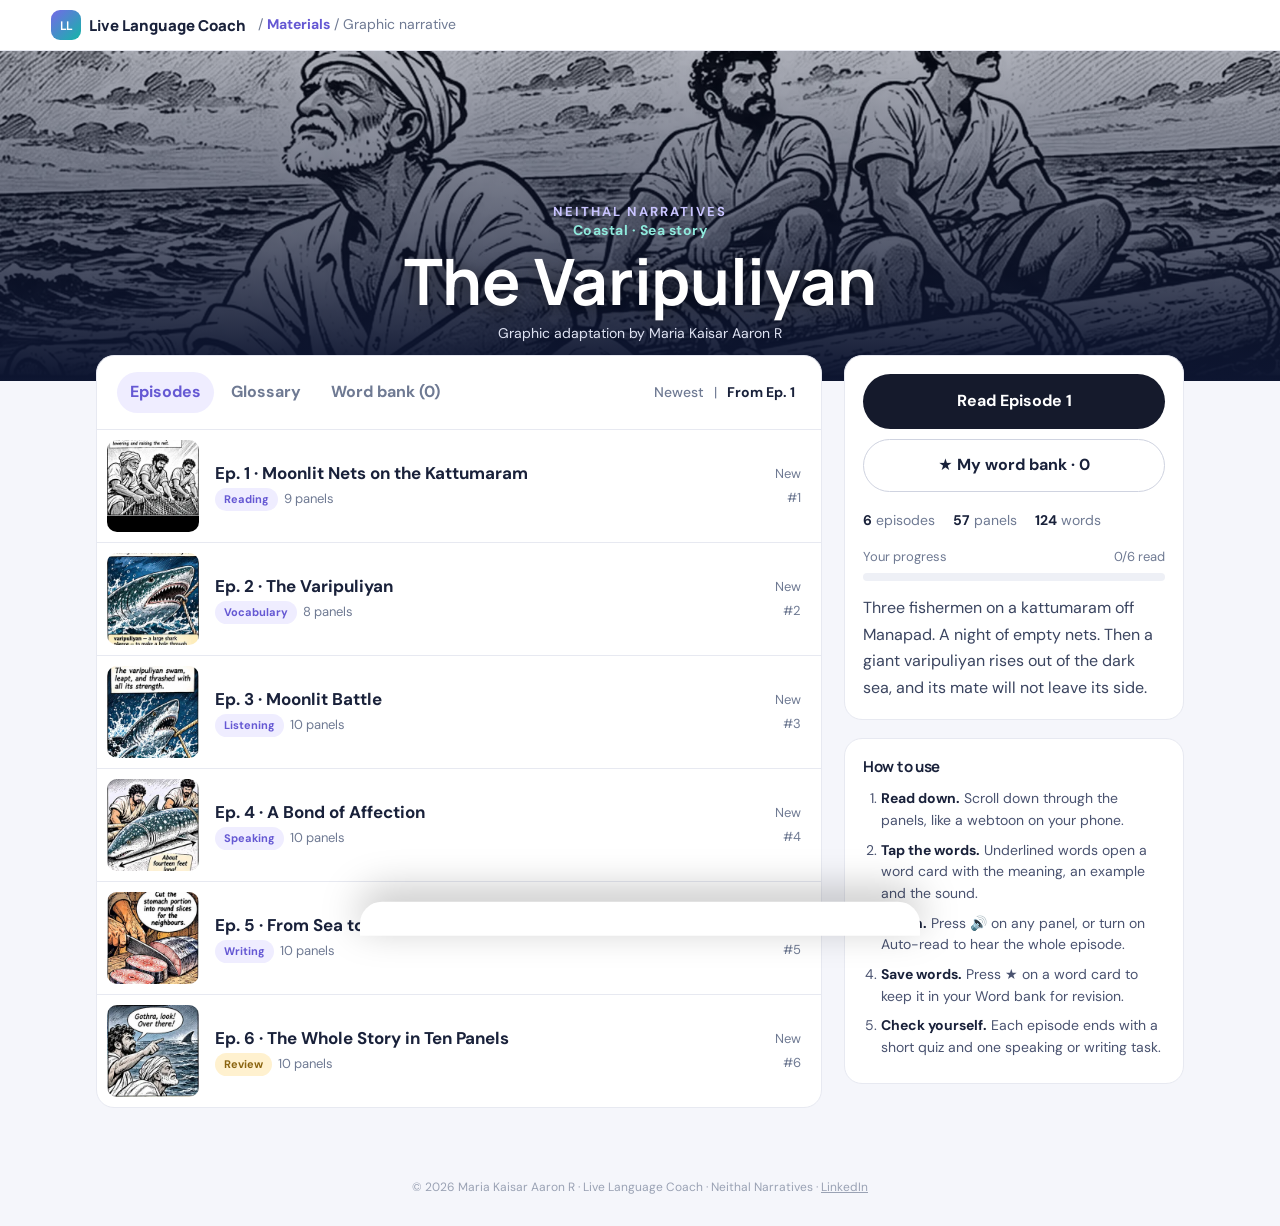
==== commit 4e4fd90c: "Add LinkedIn (and ready-to-fill WhatsApp) buttons to footer and Contact page Co-Authored-By: Claude " ====
--- a/materials/graphic-narrative/index.html
+++ b/materials/graphic-narrative/index.html
@@ -6,6 +6,9 @@
 <title>The Varipuliyan · Graphic narrative · Live Language Coach</title>
 <meta name="description" content="An interactive coastal graphic narrative for English learners: read, listen, tap words and check yourself.">
 <meta name="theme-color" content="#0d1530">
+<link rel="canonical" href="https://www.livelanguagecoach.in/materials/graphic-narrative/">
+<link rel="icon" href="/favicon.ico" sizes="any"><link rel="icon" type="image/png" sizes="192x192" href="/icon-192.png"><link rel="apple-touch-icon" href="/apple-touch-icon.png">
+<meta property="og:title" content="The Varipuliyan · an interactive coastal graphic narrative"><meta property="og:description" content="Read, listen, tap words and check yourself. Live Language Coach."><meta property="og:image" content="https://www.livelanguagecoach.in/materials/graphic-narrative/cover.webp">
 <link rel="preconnect" href="https://fonts.googleapis.com"><link rel="preconnect" href="https://fonts.gstatic.com" crossorigin>
 <link rel="stylesheet" href="https://fonts.googleapis.com/css2?family=DM+Sans:wght@400;500;700&family=Manrope:wght@700;800&display=swap">
 <style>
@@ -174,7 +177,7 @@
 <div class="sheet" id="sheet" role="dialog" aria-modal="true" aria-labelledby="sw"></div>
 <div class="zoom" id="zoom"><img alt=""></div>
 <div class="toast" id="toast"></div>
-<footer>© 2026 Maria Kaisar Aaron R · Live Language Coach · Neithal Narratives</footer>
+<footer>© 2026 Maria Kaisar Aaron R · Live Language Coach · Neithal Narratives · <a href="https://www.linkedin.com/in/maria-kaisar-aaron-r-8b3539151" target="_blank" rel="noopener noreferrer">LinkedIn</a></footer>
 <script src="data.js"></script>
 <script>
 (()=>{
